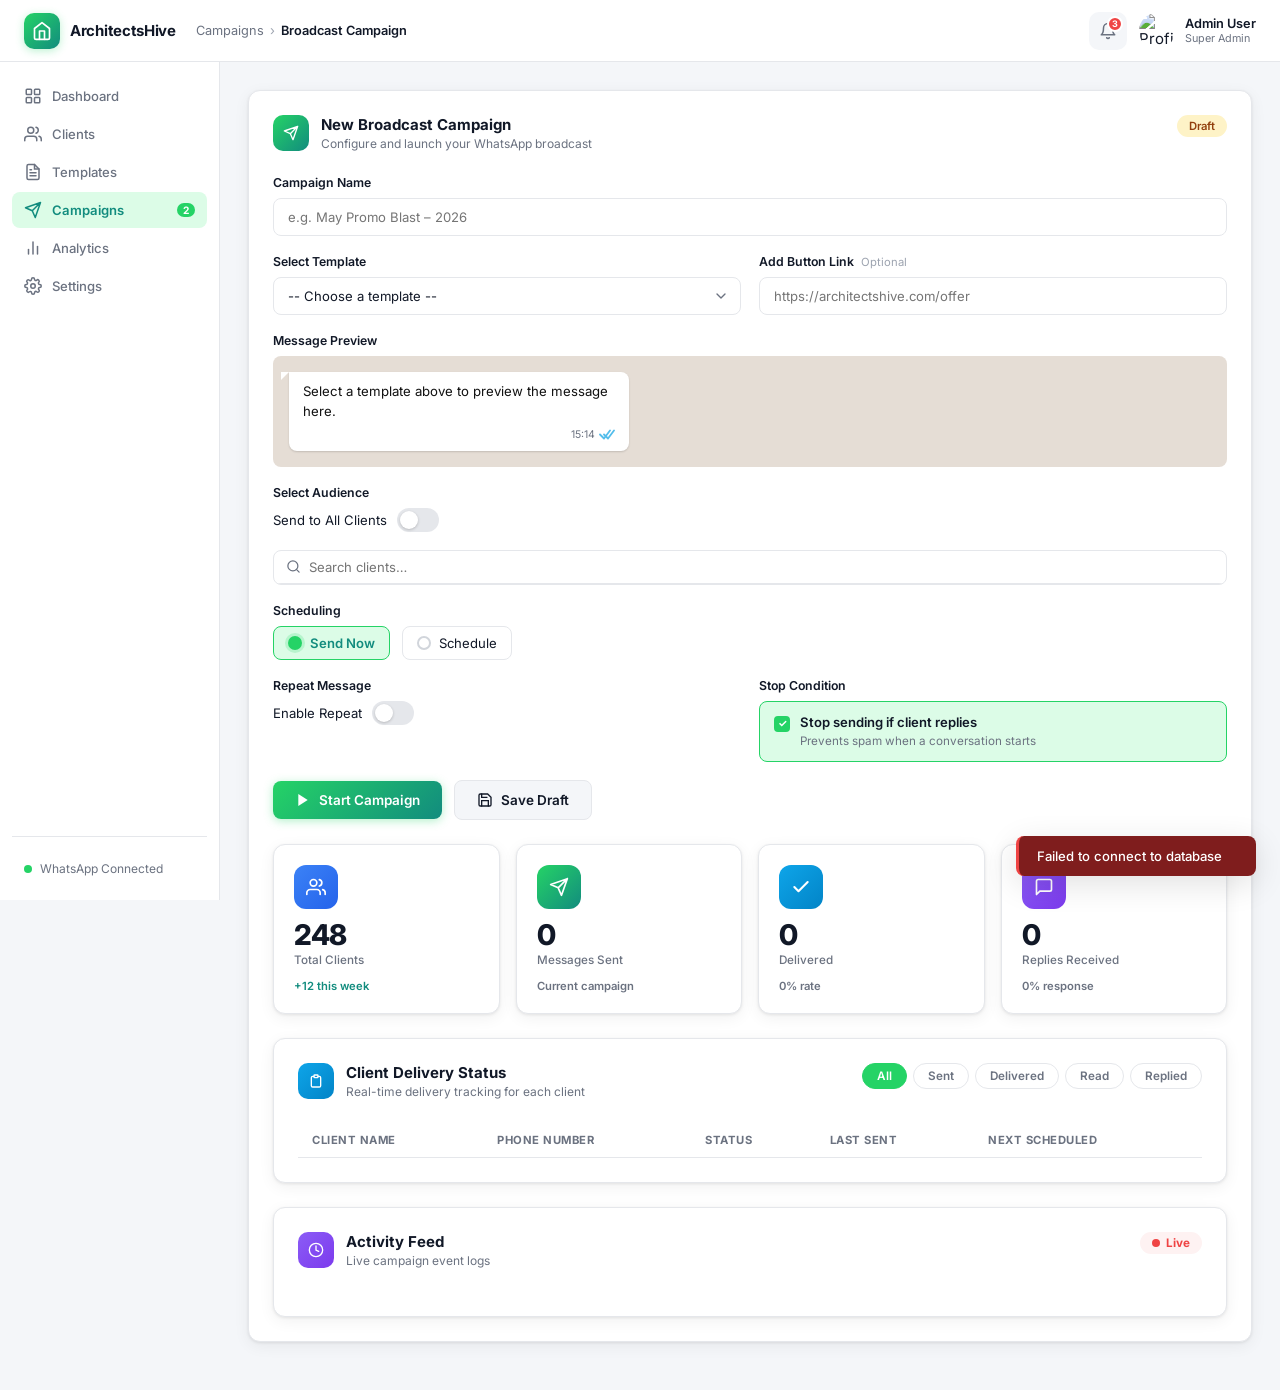
==== referral_video/index.html @ e49143c9 "first push for ui of whatsapp messages templates" ====
<!DOCTYPE html>
<html lang="en">
<head>
  <meta charset="UTF-8" />
  <meta name="viewport" content="width=device-width, initial-scale=1.0"/>
  <title>Broadcast Campaign – ArchitectsHive</title>
  <meta name="description" content="WhatsApp Broadcast Campaign System – send approved template messages to multiple clients with scheduling and tracking."/>
  
  <!-- Fonts -->
  <link rel="preconnect" href="https://fonts.googleapis.com"/>
  <link href="https://fonts.googleapis.com/css2?family=Inter:wght@300;400;500;600;700;800&display=swap" rel="stylesheet"/>
  
  <!-- Core CSS -->
  <link rel="stylesheet" href="css/main.css"/>
  
  <!-- Section CSS -->
  <link rel="stylesheet" href="css/dashboard.css"/>
  <link rel="stylesheet" href="css/clients.css"/>
  <link rel="stylesheet" href="css/templates.css"/>
  <link rel="stylesheet" href="css/campaigns.css"/>
  <link rel="stylesheet" href="css/analytics.css"/>
  <link rel="stylesheet" href="css/settings.css"/>
</head>
<body>

<!-- ═══════════════════ NAVBAR ═══════════════════ -->
<nav class="navbar" id="navbar">
  <div class="nav-left">
    <div class="logo">
      <div class="logo-icon">
        <svg viewBox="0 0 24 24" fill="none" width="20" height="20">
          <path d="M3 9l9-7 9 7v11a2 2 0 01-2 2H5a2 2 0 01-2-2z" stroke="#fff" stroke-width="2" stroke-linecap="round" stroke-linejoin="round"/>
          <polyline points="9,22 9,12 15,12 15,22" stroke="#fff" stroke-width="2" stroke-linecap="round" stroke-linejoin="round"/>
        </svg>
      </div>
      <span class="logo-text">ArchitectsHive</span>
    </div>
    <div class="page-title">
      <span class="breadcrumb">Campaigns</span>
      <span class="breadcrumb-sep">›</span>
      <span class="page-name" id="current-page-name">Broadcast Campaign</span>
    </div>
  </div>
  <div class="nav-right">
    <button class="nav-btn" id="notif-btn" title="Notifications">
      <svg viewBox="0 0 24 24" fill="none" width="18" height="18">
        <path d="M18 8A6 6 0 006 8c0 7-3 9-3 9h18s-3-2-3-9M13.73 21a2 2 0 01-3.46 0" stroke="currentColor" stroke-width="2" stroke-linecap="round" stroke-linejoin="round"/>
      </svg>
      <span class="notif-badge">3</span>
    </button>
    <div class="nav-avatar" id="nav-avatar">
      <img src="https://ui-avatars.com/api/?name=Admin+User&background=25D366&color=fff&size=36" alt="Profile" width="36" height="36"/>
      <div class="avatar-info">
        <span class="avatar-name">Admin User</span>
        <span class="avatar-role">Super Admin</span>
      </div>
    </div>
  </div>
</nav>

<!-- ═══════════════════ LAYOUT WRAPPER ═══════════════════ -->
<div class="layout">

  <!-- ── SIDEBAR ── -->
  <aside class="sidebar" id="sidebar">
    <nav class="sidebar-nav">
      <a href="#" class="nav-item" id="nav-dashboard" onclick="navigateTo('dashboard', event)">
        <svg viewBox="0 0 24 24" fill="none" width="18" height="18"><rect x="3" y="3" width="7" height="7" rx="1" stroke="currentColor" stroke-width="2"/><rect x="14" y="3" width="7" height="7" rx="1" stroke="currentColor" stroke-width="2"/><rect x="3" y="14" width="7" height="7" rx="1" stroke="currentColor" stroke-width="2"/><rect x="14" y="14" width="7" height="7" rx="1" stroke="currentColor" stroke-width="2"/></svg>
        <span>Dashboard</span>
      </a>
      <a href="#" class="nav-item" id="nav-clients" onclick="navigateTo('clients', event)">
        <svg viewBox="0 0 24 24" fill="none" width="18" height="18"><path d="M17 21v-2a4 4 0 00-4-4H5a4 4 0 00-4 4v2" stroke="currentColor" stroke-width="2" stroke-linecap="round"/><circle cx="9" cy="7" r="4" stroke="currentColor" stroke-width="2"/><path d="M23 21v-2a4 4 0 00-3-3.87M16 3.13a4 4 0 010 7.75" stroke="currentColor" stroke-width="2" stroke-linecap="round"/></svg>
        <span>Clients</span>
      </a>
      <a href="#" class="nav-item" id="nav-templates" onclick="navigateTo('templates', event)">
        <svg viewBox="0 0 24 24" fill="none" width="18" height="18"><path d="M14 2H6a2 2 0 00-2 2v16a2 2 0 002 2h12a2 2 0 002-2V8z" stroke="currentColor" stroke-width="2" stroke-linecap="round"/><polyline points="14,2 14,8 20,8" stroke="currentColor" stroke-width="2" stroke-linecap="round"/><line x1="16" y1="13" x2="8" y2="13" stroke="currentColor" stroke-width="2" stroke-linecap="round"/><line x1="16" y1="17" x2="8" y2="17" stroke="currentColor" stroke-width="2" stroke-linecap="round"/><polyline points="10,9 9,9 8,9" stroke="currentColor" stroke-width="2" stroke-linecap="round"/></svg>
        <span>Templates</span>
      </a>
      <a href="#" class="nav-item" id="nav-campaigns" onclick="navigateTo('campaigns', event)">
        <svg viewBox="0 0 24 24" fill="none" width="18" height="18"><path d="M22 2L11 13M22 2l-7 20-4-9-9-4 20-7z" stroke="currentColor" stroke-width="2" stroke-linecap="round" stroke-linejoin="round"/></svg>
        <span>Campaigns</span>
        <span class="nav-badge">2</span>
      </a>
      <a href="#" class="nav-item" id="nav-analytics" onclick="navigateTo('analytics', event)">
        <svg viewBox="0 0 24 24" fill="none" width="18" height="18"><line x1="18" y1="20" x2="18" y2="10" stroke="currentColor" stroke-width="2" stroke-linecap="round"/><line x1="12" y1="20" x2="12" y2="4" stroke="currentColor" stroke-width="2" stroke-linecap="round"/><line x1="6" y1="20" x2="6" y2="14" stroke="currentColor" stroke-width="2" stroke-linecap="round"/></svg>
        <span>Analytics</span>
      </a>
      <a href="#" class="nav-item" id="nav-settings" onclick="navigateTo('settings', event)">
        <svg viewBox="0 0 24 24" fill="none" width="18" height="18"><circle cx="12" cy="12" r="3" stroke="currentColor" stroke-width="2"/><path d="M19.4 15a1.65 1.65 0 00.33 1.82l.06.06a2 2 0 010 2.83 2 2 0 01-2.83 0l-.06-.06a1.65 1.65 0 00-1.82-.33 1.65 1.65 0 00-1 1.51V21a2 2 0 01-4 0v-.09A1.65 1.65 0 009 19.4a1.65 1.65 0 00-1.82.33l-.06.06a2 2 0 01-2.83-2.83l.06-.06A1.65 1.65 0 004.68 15a1.65 1.65 0 00-1.51-1H3a2 2 0 010-4h.09A1.65 1.65 0 004.6 9a1.65 1.65 0 00-.33-1.82l-.06-.06a2 2 0 012.83-2.83l.06.06A1.65 1.65 0 009 4.68a1.65 1.65 0 001-1.51V3a2 2 0 014 0v.09a1.65 1.65 0 001 1.51 1.65 1.65 0 001.82-.33l.06-.06a2 2 0 012.83 2.83l-.06.06A1.65 1.65 0 0019.4 9a1.65 1.65 0 001.51 1H21a2 2 0 010 4h-.09a1.65 1.65 0 00-1.51 1z" stroke="currentColor" stroke-width="2"/></svg>
        <span>Settings</span>
      </a>
    </nav>
    <div class="sidebar-footer">
      <div class="wa-status">
        <span class="status-dot pulse"></span>
        <span>WhatsApp Connected</span>
      </div>
    </div>
  </aside>

  <!-- ── MAIN CONTENT ── -->
  <main class="main-content" id="main-content">
    <!-- Sections will be loaded here -->
    <div id="section-container"></div>
  </main>
</div>

<!-- ── TOAST ── -->
<div class="toast-container" id="toast-container"></div>

<!-- Core Scripts -->
<script src="js/app.js"></script>

<!-- Section Scripts -->
<script src="js/dashboard.js"></script>
<script src="js/clients.js"></script>
<script src="js/templates.js"></script>
<script src="js/campaigns.js"></script>
<script src="js/analytics.js"></script>
<script src="js/settings.js"></script>

</body>
</html>
---- referral_video/css/main.css ----
/* ─── RESET & BASE ─── */
*, *::before, *::after { box-sizing: border-box; margin: 0; padding: 0; }
:root {
  --green: #25D366; --green-dark: #128C7E; --green-light: #dcfce7;
  --blue: #3b82f6; --blue-light: #eff6ff;
  --purple: #8b5cf6; --purple-light: #f5f3ff;
  --teal: #0ea5e9; --teal-light: #e0f2fe;
  --red: #ef4444; --red-light: #fef2f2;
  --bg: #f4f6f9; --surface: #ffffff;
  --border: #e5e7eb; --border-hover: #d1d5db;
  --text: #111827; --text-muted: #6b7280; --text-light: #9ca3af;
  --sidebar-w: 220px; --navbar-h: 62px;
  --radius: 12px; --radius-sm: 8px;
  --shadow: 0 1px 3px rgba(0,0,0,.08), 0 4px 16px rgba(0,0,0,.06);
  --shadow-lg: 0 8px 32px rgba(0,0,0,.12);
  --transition: .2s ease;
  --font: 'Inter', sans-serif;
}
html { font-size: 15px; }
body { font-family: var(--font); background: var(--bg); color: var(--text); min-height: 100vh; }
a { text-decoration: none; color: inherit; }
button { cursor: pointer; border: none; background: none; font-family: inherit; }
input, select, textarea { font-family: inherit; }

/* ─── NAVBAR ─── */
.navbar {
  position: fixed; top: 0; left: 0; right: 0; z-index: 100;
  height: var(--navbar-h); background: var(--surface);
  border-bottom: 1px solid var(--border);
  display: flex; align-items: center; justify-content: space-between;
  padding: 0 24px; gap: 16px;
}
.nav-left { display: flex; align-items: center; gap: 20px; }
.logo { display: flex; align-items: center; gap: 10px; }
.logo-icon {
  width: 36px; height: 36px; border-radius: 10px;
  background: linear-gradient(135deg, var(--green), var(--green-dark));
  display: flex; align-items: center; justify-content: center;
  box-shadow: 0 2px 8px rgba(37,211,102,.3);
}
.logo-text { font-size: 1rem; font-weight: 700; letter-spacing: -.3px; }
.page-title { display: flex; align-items: center; gap: 6px; color: var(--text-muted); font-size: .85rem; }
.breadcrumb-sep { color: var(--text-light); }
.page-name { font-weight: 600; color: var(--text); }
.nav-right { display: flex; align-items: center; gap: 12px; }
.nav-btn {
  position: relative; width: 38px; height: 38px; border-radius: 10px;
  background: var(--bg); color: var(--text-muted);
  display: flex; align-items: center; justify-content: center;
  transition: var(--transition);
}
.nav-btn:hover { background: var(--border); color: var(--text); }
.notif-badge {
  position: absolute; top: 4px; right: 4px;
  width: 16px; height: 16px; border-radius: 50%;
  background: var(--red); color: #fff; font-size: .6rem; font-weight: 700;
  display: flex; align-items: center; justify-content: center;
  border: 2px solid var(--surface);
}
.nav-avatar { display: flex; align-items: center; gap: 10px; }
.nav-avatar img { border-radius: 50%; }
.avatar-name { display: block; font-size: .85rem; font-weight: 600; line-height: 1.2; }
.avatar-role { display: block; font-size: .72rem; color: var(--text-muted); }

/* ─── LAYOUT ─── */
.layout { display: flex; padding-top: var(--navbar-h); min-height: 100vh; }

/* ─── SIDEBAR ─── */
.sidebar {
  width: var(--sidebar-w); position: fixed; top: var(--navbar-h); bottom: 0; left: 0;
  background: var(--surface); border-right: 1px solid var(--border);
  display: flex; flex-direction: column; overflow-y: auto; z-index: 50;
  padding: 16px 12px;
}
.sidebar-nav { display: flex; flex-direction: column; gap: 2px; flex: 1; }
.nav-item {
  display: flex; align-items: center; gap: 10px; padding: 9px 12px;
  border-radius: var(--radius-sm); color: var(--text-muted); font-size: .875rem;
  font-weight: 500; transition: var(--transition); position: relative;
}
.nav-item:hover { background: var(--bg); color: var(--text); }
.nav-item.active { background: var(--green-light); color: var(--green-dark); font-weight: 600; }
.nav-item.active svg { stroke: var(--green-dark); }
.nav-badge {
  margin-left: auto; background: var(--green); color: #fff;
  font-size: .68rem; font-weight: 700; padding: 1px 6px; border-radius: 20px;
}
.sidebar-footer { padding-top: 16px; border-top: 1px solid var(--border); margin-top: auto; }
.wa-status { display: flex; align-items: center; gap: 8px; font-size: .8rem; color: var(--text-muted); padding: 8px 12px; }
.status-dot { width: 8px; height: 8px; border-radius: 50%; background: var(--green); display: block; }
.status-dot.pulse { animation: pulse 2s infinite; }
@keyframes pulse { 0%,100%{box-shadow:0 0 0 0 rgba(37,211,102,.4)} 50%{box-shadow:0 0 0 6px rgba(37,211,102,0)} }

/* ─── MAIN ─── */
.main-content {
  margin-left: var(--sidebar-w); flex: 1; padding: 28px 28px 48px;
  display: flex; flex-direction: column; gap: 24px; min-width: 0;
}

/* ─── SHARED COMPONENTS ─── */
.page-section { display: flex; flex-direction: column; gap: 24px; }
.page-header {
  display: flex; align-items: center; justify-content: space-between;
  flex-wrap: wrap; gap: 12px;
}
.page-heading { font-size: 1.5rem; font-weight: 800; letter-spacing: -.5px; }
.page-desc { font-size: .875rem; color: var(--text-muted); margin-top: 3px; }

.card {
  background: var(--surface); border-radius: var(--radius);
  box-shadow: var(--shadow); border: 1px solid var(--border);
  padding: 24px; overflow: hidden;
}
.card-header {
  display: flex; align-items: flex-start; justify-content: space-between;
  gap: 12px; margin-bottom: 24px; flex-wrap: wrap;
}
.card-title-group { display: flex; align-items: flex-start; gap: 12px; }
.card-icon {
  width: 36px; height: 36px; border-radius: 10px;
  display: flex; align-items: center; justify-content: center; flex-shrink: 0;
}
.card-icon.green { background: linear-gradient(135deg,var(--green),var(--green-dark)); }
.card-icon.teal  { background: linear-gradient(135deg,#0ea5e9,#0284c7); }
.card-icon.blue  { background: linear-gradient(135deg,#3b82f6,#2563eb); }
.card-icon.purple{ background: linear-gradient(135deg,#8b5cf6,#7c3aed); }
.card-title { font-size: 1rem; font-weight: 700; margin-bottom: 2px; }
.card-subtitle { font-size: .8rem; color: var(--text-muted); }

.status-chip { padding: 4px 12px; border-radius: 20px; font-size: .75rem; font-weight: 600; }
.status-chip.draft { background: #fef3c7; color: #92400e; }
.status-chip.running { background: var(--green-light); color: var(--green-dark); }

.btn {
  display: flex; align-items: center; gap: 8px;
  padding: 11px 22px; border-radius: var(--radius-sm);
  font-size: .9rem; font-weight: 600; transition: var(--transition);
}
.btn-primary {
  background: linear-gradient(135deg,var(--green),var(--green-dark));
  color: #fff; box-shadow: 0 2px 10px rgba(37,211,102,.35);
}
.btn-primary:hover { transform: translateY(-1px); box-shadow: 0 4px 16px rgba(37,211,102,.45); }
.btn-secondary {
  background: var(--bg); color: var(--text); border: 1.5px solid var(--border);
}
.btn-secondary:hover { background: var(--border); }

/* STATS GRID */
.stats-grid { display: grid; grid-template-columns: repeat(4,1fr); gap: 16px; }
.stat-card {
  background: var(--surface); border-radius: var(--radius);
  border: 1px solid var(--border); box-shadow: var(--shadow);
  padding: 20px; display: flex; flex-direction: column; gap: 12px;
  transition: var(--transition);
}
.stat-card:hover { transform: translateY(-2px); box-shadow: var(--shadow-lg); }
.stat-icon {
  width: 44px; height: 44px; border-radius: 12px;
  display: flex; align-items: center; justify-content: center;
}
.stat-icon.blue   { background: linear-gradient(135deg,#3b82f6,#2563eb); }
.stat-icon.green  { background: linear-gradient(135deg,var(--green),var(--green-dark)); }
.stat-icon.teal   { background: linear-gradient(135deg,#0ea5e9,#0284c7); }
.stat-icon.purple { background: linear-gradient(135deg,#8b5cf6,#7c3aed); }
.stat-value { font-size: 1.9rem; font-weight: 800; letter-spacing: -1px; display: block; line-height: 1; }
.stat-label { font-size: .78rem; color: var(--text-muted); font-weight: 500; display: block; margin-top: 4px; }
.stat-delta { font-size: .75rem; font-weight: 600; }
.stat-delta.positive { color: var(--green-dark); }
.stat-delta.neutral  { color: var(--text-muted); }

/* TOAST */
.toast-container { position: fixed; bottom: 24px; right: 24px; z-index: 9999; display: flex; flex-direction: column; gap: 10px; }
.toast {
  display: flex; align-items: center; gap: 10px;
  background: var(--text); color: #fff; padding: 12px 18px;
  border-radius: var(--radius-sm); box-shadow: var(--shadow-lg);
  font-size: .875rem; font-weight: 500;
  animation: toastIn .3s ease; min-width: 240px;
}
.toast.success { background: #065f46; border-left: 3px solid var(--green); }
.toast.info    { background: #1e3a5f; border-left: 3px solid var(--blue); }
.toast.error   { background: #7f1d1d; border-left: 3px solid var(--red); }
@keyframes toastIn { from{opacity:0;transform:translateX(20px)} to{opacity:1;transform:none} }

.hidden { display: none !important; }

/* ─── RESPONSIVE ─── */
@media (max-width: 1100px) {
  .stats-grid { grid-template-columns: repeat(2,1fr); }
}
@media (max-width: 768px) {
  :root { --sidebar-w: 0px; }
  .sidebar { transform: translateX(-100%); width: 220px; }
  .main-content { margin-left: 0; padding: 20px 16px 48px; }
  .stats-grid { grid-template-columns: 1fr 1fr; }
  .card-header { flex-direction: column; }
  .avatar-info { display: none; }
  .page-title { display: none; }
}
---- referral_video/css/dashboard.css ----
/* DASH GRID */
.dash-grid { display:grid; grid-template-columns:1fr 1fr; gap:20px; }
.dash-campaign-list { display:flex; flex-direction:column; gap:2px; }
.dash-camp-item {
  display:flex; align-items:center; justify-content:space-between;
  padding:10px 4px; border-bottom:1px solid var(--border);
  transition:var(--transition);
}
.dash-camp-item:last-child { border-bottom:none; }
.dash-camp-item:hover { background:var(--bg); border-radius:var(--radius-sm); padding-left:8px; }
.dash-camp-info { display:flex; flex-direction:column; gap:2px; }
.dash-camp-name { font-size:.875rem; font-weight:600; }
.dash-camp-meta { font-size:.75rem; color:var(--text-muted); }

/* QUICK ACTIONS */
.quick-actions { display:grid; grid-template-columns:1fr 1fr; gap:10px; }
.quick-action-btn {
  display:flex; flex-direction:column; align-items:center; gap:8px;
  padding:16px 12px; border-radius:var(--radius-sm);
  border:1.5px solid var(--border); background:var(--surface);
  color:var(--text-muted); font-size:.8rem; font-weight:600;
  transition:var(--transition); cursor:pointer;
}
.quick-action-btn:hover {
  border-color:var(--green); color:var(--green-dark); background:var(--green-light);
  transform:translateY(-2px); box-shadow:var(--shadow);
}
.quick-action-btn svg { transition:var(--transition); }
.quick-action-btn:hover svg { stroke:var(--green-dark); }
---- referral_video/css/clients.css ----
/* CLIENTS TABLE PAGE */
#clients-tbody .action-btn {
  padding: 4px 12px; font-size: .75rem; font-weight: 600; border-radius: 6px;
  border: 1.5px solid var(--border); cursor: pointer; transition: var(--transition);
  background: var(--surface);
}
#clients-tbody .action-btn:hover { border-color: var(--red); color: var(--red); }

/* ─── ADD CLIENT MODAL ─── */
.modal-overlay {
  position: fixed; inset: 0; z-index: 999;
  background: rgba(0,0,0,.45); backdrop-filter: blur(4px);
  display: none; align-items: center; justify-content: center;
  padding: 20px;
  animation: fadeInOverlay .2s ease;
}
.modal-overlay.open { display: flex; }
@keyframes fadeInOverlay { from{opacity:0} to{opacity:1} }

.modal-box {
  background: var(--surface); border-radius: 16px;
  box-shadow: 0 20px 60px rgba(0,0,0,.2);
  width: 100%; max-width: 520px;
  display: flex; flex-direction: column;
  animation: slideUpModal .25s cubic-bezier(.34,1.56,.64,1);
  max-height: 90vh; overflow: hidden;
}
@keyframes slideUpModal {
  from { opacity:0; transform:translateY(30px) scale(.97); }
  to   { opacity:1; transform:none; }
}

.modal-header {
  display: flex; align-items: center; justify-content: space-between;
  padding: 22px 24px 16px;
  border-bottom: 1px solid var(--border);
}
.modal-title-group { display: flex; align-items: center; gap: 12px; }
.modal-icon {
  width: 40px; height: 40px; border-radius: 12px; flex-shrink: 0;
  background: linear-gradient(135deg, var(--green), var(--green-dark));
  display: flex; align-items: center; justify-content: center;
  box-shadow: 0 2px 8px rgba(37,211,102,.3);
}
.modal-title { font-size: 1.05rem; font-weight: 700; }
.modal-subtitle { font-size: .8rem; color: var(--text-muted); margin-top: 1px; }
.modal-close {
  width: 34px; height: 34px; border-radius: 8px;
  background: var(--bg); color: var(--text-muted);
  display: flex; align-items: center; justify-content: center;
  transition: var(--transition); flex-shrink: 0;
}
.modal-close:hover { background: var(--red-light); color: var(--red); }

.modal-body { padding: 20px 24px; overflow-y: auto; }

.modal-form-grid {
  display: grid; grid-template-columns: 1fr 1fr; gap: 14px;
}
.modal-form-group { display: flex; flex-direction: column; gap: 6px; }
.modal-form-group.full-width { grid-column: 1 / -1; }
.required-star { color: var(--red); margin-left: 2px; }

/* Phone input */
.phone-input-wrap {
  display: flex; border: 1.5px solid var(--border); border-radius: var(--radius-sm);
  overflow: hidden; transition: var(--transition);
}
.phone-input-wrap:focus-within { border-color: var(--green); box-shadow: 0 0 0 3px rgba(37,211,102,.1); }
.phone-prefix {
  padding: 10px 12px; background: var(--bg); font-size: .875rem;
  font-weight: 600; color: var(--text-muted); border-right: 1.5px solid var(--border);
  white-space: nowrap;
}
.phone-input { border: none !important; box-shadow: none !important; border-radius: 0 !important; }
.phone-input:focus { border-color: transparent !important; box-shadow: none !important; }

/* Tag selector */
.tag-selector { display: flex; flex-wrap: wrap; gap: 8px; }
.tag-option {
  padding: 5px 14px; border-radius: 20px; font-size: .78rem; font-weight: 600;
  border: 1.5px solid var(--border); color: var(--text-muted);
  background: var(--bg); cursor: pointer; transition: var(--transition);
}
.tag-option:hover { border-color: var(--green); color: var(--green-dark); }
.tag-option.active {
  background: var(--green-light); border-color: var(--green);
  color: var(--green-dark);
}

.modal-footer {
  display: flex; align-items: center; justify-content: flex-end; gap: 10px;
  padding: 16px 24px; border-top: 1px solid var(--border);
  background: var(--bg);
}

/* Success state for Save button */
.btn-saving { opacity: .7; pointer-events: none; }
---- referral_video/css/templates.css ----
/* TEMPLATES GRID */
.templates-grid { display:grid; grid-template-columns:repeat(auto-fill,minmax(300px,1fr)); gap:18px; }
.template-card {
  background:var(--surface); border:1.5px solid var(--border);
  border-radius:var(--radius); padding:20px; box-shadow:var(--shadow);
  display:flex; flex-direction:column; gap:12px; transition:var(--transition);
}
.template-card:hover { border-color:var(--green); box-shadow:var(--shadow-lg); transform:translateY(-2px); }
.template-card-header { display:flex; align-items:center; justify-content:space-between; }
.template-name { font-size:.95rem; font-weight:700; }
.template-category {
  font-size:.7rem; font-weight:600; padding:2px 10px; border-radius:20px;
  background:var(--green-light); color:var(--green-dark);
}
.template-body {
  font-size:.82rem; color:var(--text-muted); line-height:1.6;
  background:var(--bg); padding:10px 12px; border-radius:var(--radius-sm);
  border-left:3px solid var(--green);
}
.template-actions { display:flex; gap:8px; margin-top:auto; }
.template-btn {
  flex:1; padding:7px; border-radius:var(--radius-sm); font-size:.8rem;
  font-weight:600; border:1.5px solid var(--border); transition:var(--transition); cursor:pointer;
}
.template-btn.use { background:var(--green); color:#fff; border-color:var(--green); }
.template-btn.use:hover { background:var(--green-dark); }
.template-btn.edit:hover { border-color:var(--blue); color:var(--blue); background:var(--blue-light); }
---- referral_video/css/campaigns.css ----
/* ─── CAMPAIGN SETUP ─── */
.form-grid { display: grid; grid-template-columns: 1fr 1fr; gap: 18px; }
.form-group { display: flex; flex-direction: column; gap: 8px; }
.form-group.full-width { grid-column: 1 / -1; }
.form-label { font-size: .82rem; font-weight: 600; color: var(--text); }
.optional-tag { font-weight: 400; color: var(--text-light); font-size: .75rem; margin-left: 4px; }
.form-input {
  padding: 10px 14px; border: 1.5px solid var(--border);
  border-radius: var(--radius-sm); font-size: .875rem; color: var(--text);
  background: var(--surface); transition: var(--transition); outline: none; width: 100%;
}
.form-input:focus { border-color: var(--green); box-shadow: 0 0 0 3px rgba(37,211,102,.1); }
.select-wrapper { position: relative; }
.form-select { appearance: none; padding-right: 36px; }
.select-arrow { position: absolute; right: 12px; top: 50%; transform: translateY(-50%); pointer-events: none; color: var(--text-muted); }

/* WA PREVIEW */
.wa-preview {
  background: #e5ddd5 url("data:image/svg+xml,%3Csvg xmlns='http://www.w3.org/2000/svg' width='200' height='200'%3E%3C/svg%3E");
  border-radius: var(--radius-sm); padding: 16px; min-height: 80px;
  display: flex; align-items: flex-start;
}
.wa-bubble {
  background: #fff; border-radius: 0 8px 8px 8px;
  padding: 10px 14px; max-width: 340px; box-shadow: 0 1px 2px rgba(0,0,0,.15);
  position: relative;
}
.wa-bubble::before {
  content: ''; position: absolute; top: 0; left: -8px;
  border: 8px solid transparent; border-top: 8px solid #fff; border-left: 0;
}
.wa-bubble p { font-size: .88rem; color: #111; line-height: 1.5; }
.wa-meta { display: flex; align-items: center; gap: 4px; justify-content: flex-end; margin-top: 6px; font-size: .7rem; color: var(--text-muted); }

/* AUDIENCE */
.audience-row { display: flex; align-items: center; gap: 16px; margin-bottom: 10px; }
.client-multiselect {
  border: 1.5px solid var(--border); border-radius: var(--radius-sm);
  overflow: hidden; transition: var(--transition);
}
.client-multiselect:focus-within { border-color: var(--green); }
.client-search-wrap {
  display: flex; align-items: center; gap: 8px;
  padding: 8px 12px; border-bottom: 1px solid var(--border);
  color: var(--text-muted);
}
.client-search { border: none; outline: none; flex: 1; font-size: .875rem; color: var(--text); }
.client-list { max-height: 160px; overflow-y: auto; }
.client-item {
  display: flex; align-items: center; gap: 10px;
  padding: 8px 14px; cursor: pointer; transition: var(--transition); font-size: .875rem;
}
.client-item:hover { background: var(--bg); }
.client-item input[type=checkbox] { accent-color: var(--green); width: 14px; height: 14px; cursor: pointer; }
.client-avatar {
  width: 28px; height: 28px; border-radius: 50%;
  background: var(--green-light); color: var(--green-dark);
  display: flex; align-items: center; justify-content: center; font-size: .7rem; font-weight: 700;
}
.client-phone { font-size: .75rem; color: var(--text-muted); }
.client-tags { display: flex; flex-wrap: wrap; gap: 6px; padding: 8px 12px; min-height: 0; }
.client-tags:empty { padding: 0; }
.tag {
  display: flex; align-items: center; gap: 5px;
  background: var(--green-light); color: var(--green-dark);
  padding: 2px 10px 2px 8px; border-radius: 20px; font-size: .75rem; font-weight: 600;
}
.tag button { color: var(--green-dark); font-size: 1rem; line-height: 1; }

/* TOGGLE / RADIO / CHECKBOX */
.toggle-group { display: flex; align-items: center; gap: 10px; }
.toggle-label { font-size: .875rem; color: var(--text); }
.toggle-switch { position: relative; }
.toggle-switch input { opacity: 0; width: 0; height: 0; position: absolute; }
.toggle-slider {
  display: block; width: 42px; height: 24px; background: var(--border);
  border-radius: 20px; cursor: pointer; transition: var(--transition); position: relative;
}
.toggle-slider::after {
  content: ''; position: absolute; top: 3px; left: 3px;
  width: 18px; height: 18px; border-radius: 50%; background: #fff;
  transition: var(--transition); box-shadow: 0 1px 3px rgba(0,0,0,.2);
}
.toggle-switch input:checked + .toggle-slider { background: var(--green); }
.toggle-switch input:checked + .toggle-slider::after { transform: translateX(18px); }

.radio-group { display: flex; gap: 12px; flex-wrap: wrap; }
.radio-option {
  display: flex; align-items: center; gap: 8px;
  padding: 8px 14px; border: 1.5px solid var(--border);
  border-radius: var(--radius-sm); cursor: pointer; font-size: .875rem;
  transition: var(--transition); user-select: none;
}
.radio-option:has(input:checked) { border-color: var(--green); background: var(--green-light); color: var(--green-dark); font-weight: 600; }
.radio-option input { display: none; }
.radio-custom {
  width: 14px; height: 14px; border-radius: 50%;
  border: 2px solid var(--border-hover); display: block; flex-shrink: 0;
  transition: var(--transition);
}
.radio-option:has(input:checked) .radio-custom { border-color: var(--green); background: var(--green); box-shadow: 0 0 0 3px rgba(37,211,102,.2); }
.radio-option.small { padding: 6px 12px; font-size: .82rem; }
.datetime-row { display: flex; gap: 10px; margin-top: 10px; }
.datetime-row .form-input { flex: 1; }
.repeat-options { display: flex; flex-direction: column; gap: 8px; margin-top: 10px; }
.custom-interval { display: flex; gap: 8px; padding-left: 22px; margin-top: 4px; }
.small-input { max-width: 120px; padding: 8px 10px; }

.checkbox-option {
  display: flex; align-items: flex-start; gap: 10px;
  padding: 12px 14px; border: 1.5px solid var(--border);
  border-radius: var(--radius-sm); cursor: pointer;
  transition: var(--transition); user-select: none;
}
.checkbox-option:has(input:checked) { border-color: var(--green); background: var(--green-light); }
.checkbox-option input { display: none; }
.checkbox-custom {
  width: 16px; height: 16px; border-radius: 4px; border: 2px solid var(--border-hover);
  flex-shrink: 0; margin-top: 2px; display: flex; align-items: center; justify-content: center;
  transition: var(--transition);
}
.checkbox-option:has(input:checked) .checkbox-custom { background: var(--green); border-color: var(--green); }
.checkbox-option:has(input:checked) .checkbox-custom::after { content: '✓'; color: #fff; font-size: .7rem; font-weight: 700; }
.checkbox-label { font-size: .875rem; font-weight: 600; display: block; }
.checkbox-hint { font-size: .78rem; color: var(--text-muted); }
.cta-row { flex-direction: row; align-items: center; gap: 12px; }

/* DELIVERY TABLE */
.table-filters { display: flex; gap: 6px; flex-wrap: wrap; }
.filter-btn {
  padding: 5px 14px; border-radius: 20px; font-size: .78rem; font-weight: 600;
  border: 1.5px solid var(--border); color: var(--text-muted); transition: var(--transition);
}
.filter-btn.active, .filter-btn:hover { background: var(--green); border-color: var(--green); color: #fff; }
.table-wrap { overflow-x: auto; margin: 0 -24px; padding: 0 24px; }
.data-table { width: 100%; border-collapse: collapse; font-size: .875rem; }
.data-table thead th {
  text-align: left; padding: 10px 14px; font-size: .75rem; font-weight: 700;
  text-transform: uppercase; letter-spacing: .5px;
  color: var(--text-muted); border-bottom: 1px solid var(--border);
  white-space: nowrap;
}
.data-table tbody tr { transition: var(--transition); }
.data-table tbody tr:hover { background: var(--bg); }
.data-table tbody td { padding: 12px 14px; border-bottom: 1px solid var(--border); vertical-align: middle; }
.data-table tbody tr:last-child td { border-bottom: none; }
.client-cell { display: flex; align-items: center; gap: 10px; }
.client-initials {
  width: 32px; height: 32px; border-radius: 50%; background: var(--green-light);
  color: var(--green-dark); font-size: .72rem; font-weight: 700;
  display: flex; align-items: center; justify-content: center; flex-shrink: 0;
}
.client-name { font-weight: 600; }
.status-badge {
  display: inline-flex; align-items: center; gap: 5px;
  padding: 3px 10px; border-radius: 20px; font-size: .75rem; font-weight: 600;
}
.badge-sent      { background: #fef3c7; color: #92400e; }
.badge-delivered { background: var(--teal-light); color: #0369a1; }
.badge-read      { background: var(--blue-light); color: #1d4ed8; }
.badge-replied   { background: var(--green-light); color: var(--green-dark); }
.time-cell { color: var(--text-muted); font-size: .8rem; }

/* ACTIVITY FEED */
.live-badge {
  display: flex; align-items: center; gap: 6px;
  padding: 4px 12px; background: var(--red-light); border-radius: 20px;
  font-size: .78rem; font-weight: 700; color: var(--red);
}
.live-dot { width: 8px; height: 8px; background: var(--red); border-radius: 50%; animation: pulse-red 1.2s infinite; }
@keyframes pulse-red { 0%,100%{opacity:1} 50%{opacity:.3} }
.activity-list { display: flex; flex-direction: column; gap: 2px; }
.activity-item {
  display: flex; align-items: flex-start; gap: 12px;
  padding: 10px 12px; border-radius: var(--radius-sm);
  animation: slideIn .3s ease; transition: var(--transition);
}
.activity-item:hover { background: var(--bg); }
@keyframes slideIn { from{opacity:0;transform:translateY(-8px)} to{opacity:1;transform:none} }
.activity-icon { font-size: 1.1rem; flex-shrink: 0; margin-top: 1px; }
.activity-text { flex: 1; font-size: .875rem; line-height: 1.4; }
.activity-text strong { font-weight: 600; }
.activity-time { font-size: .72rem; color: var(--text-muted); white-space: nowrap; margin-top: 2px; }
---- referral_video/css/analytics.css ----
/* ANALYTICS BARS */
.analytics-bars { display:flex; flex-direction:column; gap:16px; padding:8px 0; }
.analytics-row { display:flex; flex-direction:column; gap:6px; }
.analytics-row-header { display:flex; justify-content:space-between; align-items:center; }
.analytics-row-name { font-size:.875rem; font-weight:600; }
.analytics-row-val { font-size:.8rem; color:var(--text-muted); }
.analytics-bar-track {
  height:10px; background:var(--bg); border-radius:20px; overflow:hidden;
  display:flex; gap:2px;
}
.analytics-bar-fill {
  height:100%; border-radius:20px; transition:width .8s cubic-bezier(.4,0,.2,1);
}
.bar-delivered { background:linear-gradient(90deg,var(--green),var(--green-dark)); }
.bar-replied   { background:linear-gradient(90deg,var(--purple),#7c3aed); }
---- referral_video/css/settings.css ----
/* SETTINGS */
.settings-grid { display:grid; grid-template-columns:1fr 1fr; gap:20px; }
.settings-form { display:flex; flex-direction:column; gap:14px; }

@media (max-width: 768px) {
  .settings-grid { grid-template-columns: 1fr; }
}
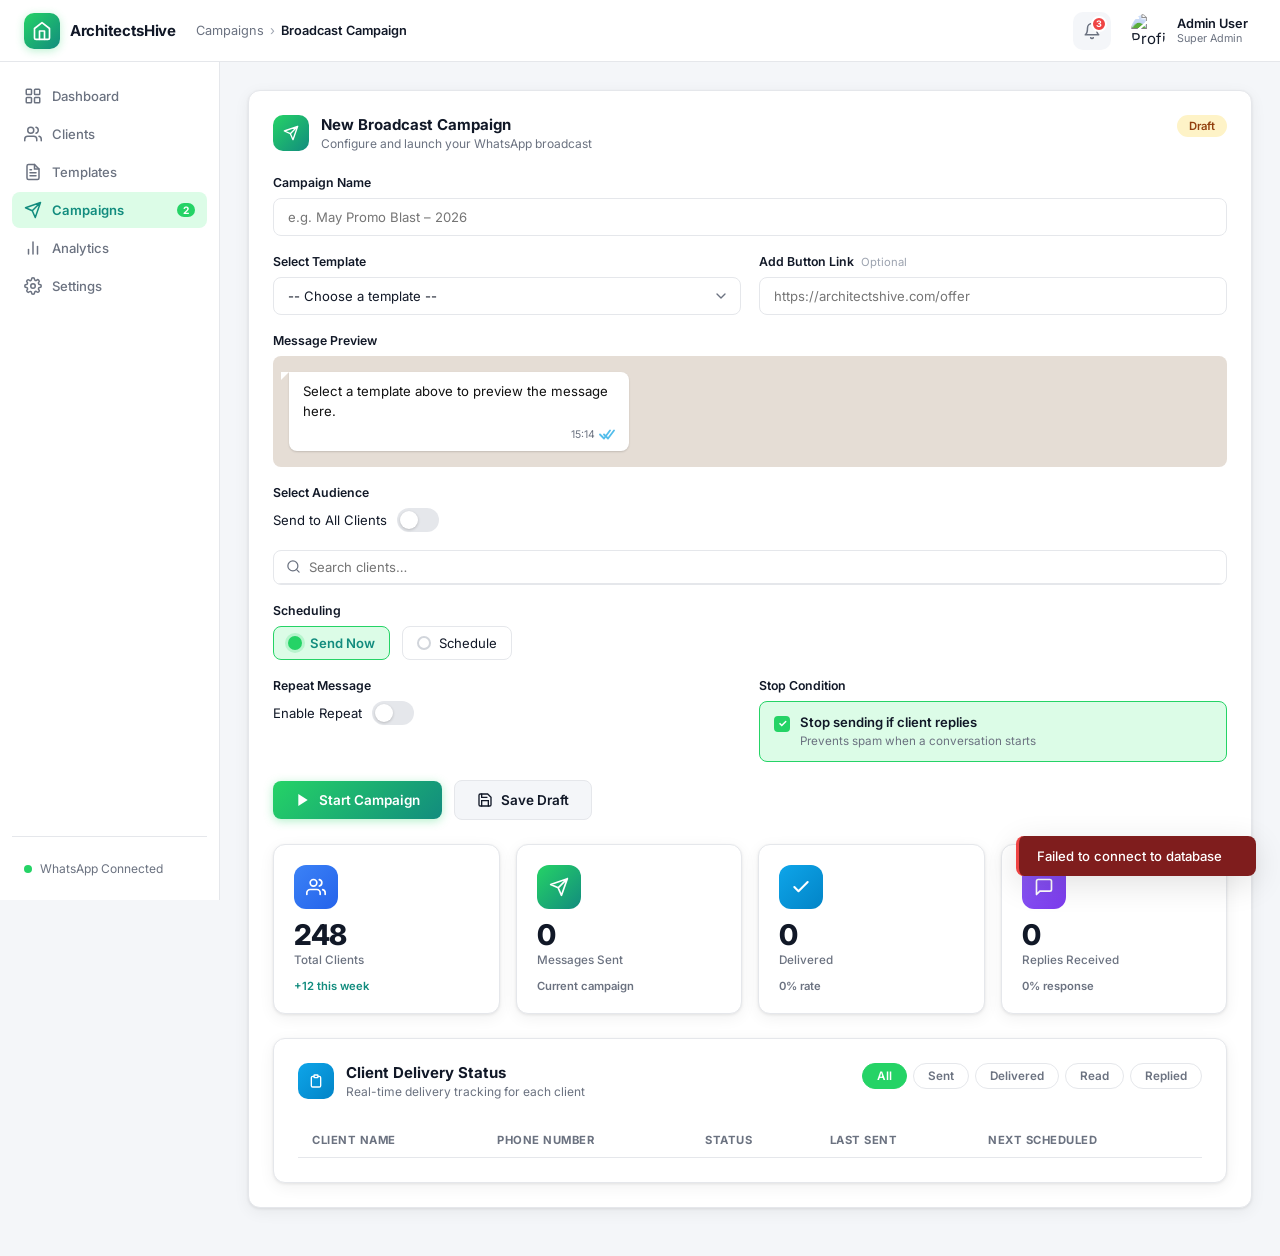
==== commit 6b251fb6: "added login page removed edit option and notification panel" ====
--- a/referral_video/index.html
+++ b/referral_video/index.html
@@ -48,12 +48,61 @@
       </svg>
       <span class="notif-badge">3</span>
     </button>
+    
+    <!-- NOTIFICATION DROPDOWN -->
+    <div class="notif-dropdown" id="notif-dropdown">
+      <div class="notif-header">
+        <h3>Notifications</h3>
+        <span onclick="document.querySelectorAll('.notif-item').forEach(el=>el.classList.remove('unread')); document.querySelector('.notif-badge').style.display='none';">Mark all read</span>
+      </div>
+      <div class="notif-body" id="notif-body">
+        <div style="padding:30px;text-align:center;color:var(--text-muted);font-size:.875rem;">Loading notifications…</div>
+      </div>
+      <div class="notif-footer">
+        <a href="#analytics" onclick="navigateTo('analytics'); document.getElementById('notif-dropdown').classList.remove('show');">View Activity Logs</a>
+      </div>
+    </div>
     <div class="nav-avatar" id="nav-avatar">
       <img src="https://ui-avatars.com/api/?name=Admin+User&background=25D366&color=fff&size=36" alt="Profile" width="36" height="36"/>
       <div class="avatar-info">
         <span class="avatar-name">Admin User</span>
         <span class="avatar-role">Super Admin</span>
       </div>
+    </div>
+
+    <!-- PROFILE DROPDOWN -->
+    <div class="profile-dropdown" id="profile-dropdown">
+      <div class="profile-dropdown-header">
+        <img src="https://ui-avatars.com/api/?name=Admin+User&background=25D366&color=fff&size=48" alt="Profile" width="48" height="48" style="border-radius:50%;"/>
+        <div>
+          <div style="font-weight:700;font-size:.95rem;">Admin User</div>
+          <div style="font-size:.75rem;color:var(--text-muted);">admin@architectshive.com</div>
+          <span class="profile-role-badge">Super Admin</span>
+        </div>
+      </div>
+      <div class="profile-dropdown-divider"></div>
+      <a class="profile-dropdown-item" onclick="navigateTo('settings'); document.getElementById('profile-dropdown').classList.remove('show');">
+        <svg viewBox="0 0 24 24" fill="none" width="16" height="16"><circle cx="12" cy="8" r="4" stroke="currentColor" stroke-width="2"/><path d="M4 20c0-4 3.6-7 8-7s8 3 8 7" stroke="currentColor" stroke-width="2" stroke-linecap="round"/></svg>
+        My Profile
+      </a>
+      <a class="profile-dropdown-item" onclick="navigateTo('settings'); document.getElementById('profile-dropdown').classList.remove('show');">
+        <svg viewBox="0 0 24 24" fill="none" width="16" height="16"><circle cx="12" cy="12" r="3" stroke="currentColor" stroke-width="2"/><path d="M19.4 15a1.65 1.65 0 00.33 1.82l.06.06a2 2 0 010 2.83 2 2 0 01-2.83 0l-.06-.06a1.65 1.65 0 00-1.82-.33 1.65 1.65 0 00-1 1.51V21a2 2 0 01-4 0v-.09A1.65 1.65 0 009 19.4a1.65 1.65 0 00-1.82.33l-.06.06a2 2 0 01-2.83-2.83l.06-.06A1.65 1.65 0 004.68 15a1.65 1.65 0 00-1.51-1H3a2 2 0 010-4h.09A1.65 1.65 0 004.6 9a1.65 1.65 0 00-.33-1.82l-.06-.06a2 2 0 012.83-2.83l.06.06A1.65 1.65 0 009 4.68a1.65 1.65 0 001-1.51V3a2 2 0 014 0v.09a1.65 1.65 0 001 1.51 1.65 1.65 0 001.82-.33l.06-.06a2 2 0 012.83 2.83l-.06.06A1.65 1.65 0 0019.4 9a1.65 1.65 0 001.51 1H21a2 2 0 010 4h-.09a1.65 1.65 0 00-1.51 1z" stroke="currentColor" stroke-width="2"/></svg>
+        Settings
+      </a>
+      <a class="profile-dropdown-item" onclick="navigateTo('analytics'); document.getElementById('profile-dropdown').classList.remove('show');">
+        <svg viewBox="0 0 24 24" fill="none" width="16" height="16"><line x1="18" y1="20" x2="18" y2="10" stroke="currentColor" stroke-width="2" stroke-linecap="round"/><line x1="12" y1="20" x2="12" y2="4" stroke="currentColor" stroke-width="2" stroke-linecap="round"/><line x1="6" y1="20" x2="6" y2="14" stroke="currentColor" stroke-width="2" stroke-linecap="round"/></svg>
+        Activity Logs
+      </a>
+      <div class="profile-dropdown-divider"></div>
+      <a class="profile-dropdown-item" style="color:#6b7280;">
+        <svg viewBox="0 0 24 24" fill="none" width="16" height="16"><circle cx="12" cy="12" r="10" stroke="currentColor" stroke-width="2"/><path d="M12 8v4M12 16h.01" stroke="currentColor" stroke-width="2" stroke-linecap="round"/></svg>
+        Help &amp; Support
+      </a>
+      <div class="profile-dropdown-divider"></div>
+      <a class="profile-dropdown-item profile-logout" onclick="performLogout()">
+        <svg viewBox="0 0 24 24" fill="none" width="16" height="16"><path d="M9 21H5a2 2 0 01-2-2V5a2 2 0 012-2h4M16 17l5-5-5-5M21 12H9" stroke="currentColor" stroke-width="2" stroke-linecap="round" stroke-linejoin="round"/></svg>
+        Log Out
+      </a>
     </div>
   </div>
 </nav>
@@ -119,5 +168,37 @@
 <script src="js/analytics.js"></script>
 <script src="js/settings.js"></script>
 
+<script>
+  // Session check — redirect to login if not authenticated
+  (async () => {
+    try {
+      const res  = await fetch('api/check_session.php');
+      const data = await res.json();
+      if (!data.loggedIn) {
+        window.location.href = 'login.html';
+        return;
+      }
+      // Populate navbar with real user data
+      if (data.user) {
+        const u = data.user;
+        document.querySelector('.avatar-name').textContent = u.name;
+        document.querySelector('.avatar-role').textContent = u.role;
+        document.querySelectorAll('.profile-dropdown-header div div:first-child').forEach(el => el.textContent = u.name);
+        document.querySelectorAll('.profile-dropdown-header div div:nth-child(2)').forEach(el => el.textContent = u.email);
+        document.querySelector('.profile-role-badge').textContent = u.role;
+        // Update avatar URLs with real name
+        const avatarUrl = `https://ui-avatars.com/api/?name=${encodeURIComponent(u.name)}&background=25D366&color=fff&size=36`;
+        document.querySelectorAll('.nav-avatar img, .profile-dropdown-header img').forEach(img => img.src = avatarUrl);
+      }
+    } catch(e) { /* allow offline dev */ }
+  })();
+
+  async function performLogout() {
+    try {
+      await fetch('api/logout.php');
+    } catch(e) {}
+    window.location.href = 'login.html';
+  }
+</script>
 </body>
 </html>
--- a/referral_video/css/main.css
+++ b/referral_video/css/main.css
@@ -62,6 +62,84 @@
 .avatar-name { display: block; font-size: .85rem; font-weight: 600; line-height: 1.2; }
 .avatar-role { display: block; font-size: .72rem; color: var(--text-muted); }
 
+/* NOTIFICATION DROPDOWN */
+.notif-dropdown {
+  position: absolute; top: calc(var(--navbar-h) - 5px); right: 24px;
+  width: 340px; background: var(--surface);
+  border: 1px solid var(--border); border-radius: var(--radius);
+  box-shadow: var(--shadow-lg); z-index: 101;
+  display: none; flex-direction: column; overflow: hidden;
+  animation: slideDown .2s cubic-bezier(0.16, 1, 0.3, 1);
+}
+.notif-dropdown.show { display: flex; }
+@keyframes slideDown { from{opacity:0;transform:translateY(-10px) scale(0.98)} to{opacity:1;transform:none} }
+.notif-header {
+  padding: 16px 20px; border-bottom: 1px solid var(--border);
+  display: flex; justify-content: space-between; align-items: center; background: var(--surface);
+}
+.notif-header h3 { font-size: 1rem; font-weight: 700; }
+.notif-header span { font-size: .75rem; color: var(--blue); cursor: pointer; font-weight: 600; }
+.notif-body { max-height: 320px; overflow-y: auto; background: var(--surface); }
+.notif-item {
+  padding: 16px 20px; border-bottom: 1px solid var(--border);
+  display: flex; gap: 14px; transition: var(--transition);
+  cursor: pointer;
+}
+.notif-item:last-child { border-bottom: none; }
+.notif-item:hover { background: var(--bg); }
+.notif-item.unread { background: var(--blue-light); }
+.notif-icon {
+  width: 36px; height: 36px; border-radius: 50%;
+  display: flex; align-items: center; justify-content: center; flex-shrink: 0;
+}
+.notif-icon.blue { background: var(--blue); color: #fff; }
+.notif-icon.green { background: var(--green); color: #fff; }
+.notif-icon.purple { background: var(--purple); color: #fff; }
+.notif-content h4 { font-size: .85rem; font-weight: 600; margin-bottom: 4px; color: var(--text); }
+.notif-content p { font-size: .8rem; color: var(--text-muted); line-height: 1.4; }
+.notif-time { font-size: .7rem; color: var(--text-light); margin-top: 6px; display: block; font-weight: 500; }
+.notif-footer { padding: 12px; text-align: center; border-top: 1px solid var(--border); background: var(--bg); }
+.notif-footer a { font-size: .8rem; font-weight: 600; color: var(--text-muted); }
+.notif-footer a:hover { color: var(--text); }
+
+/* PROFILE DROPDOWN */
+.nav-avatar { cursor: pointer; display: flex; align-items: center; gap: 10px; position: relative; padding: 4px 8px; border-radius: 10px; transition: var(--transition); }
+.nav-avatar:hover { background: var(--bg); }
+.profile-dropdown {
+  position: absolute; top: calc(var(--navbar-h) - 5px); right: 24px;
+  width: 240px; background: var(--surface);
+  border: 1px solid var(--border); border-radius: var(--radius);
+  box-shadow: var(--shadow-lg); z-index: 101;
+  display: none; flex-direction: column; overflow: hidden;
+  animation: slideDown .2s cubic-bezier(0.16, 1, 0.3, 1);
+}
+.profile-dropdown.show { display: flex; }
+.profile-dropdown-header {
+  display: flex; align-items: center; gap: 12px;
+  padding: 16px; background: linear-gradient(135deg, var(--green-light), #f0fdf4);
+  border-bottom: 1px solid var(--border);
+}
+.profile-role-badge {
+  display: inline-block; margin-top: 4px;
+  font-size: .65rem; font-weight: 700; padding: 2px 7px;
+  background: var(--green-light); color: var(--green-dark);
+  border-radius: 20px; border: 1px solid var(--green);
+  text-transform: uppercase; letter-spacing: .05em;
+}
+.profile-dropdown-item {
+  display: flex; align-items: center; gap: 12px;
+  padding: 11px 16px; font-size: .875rem; font-weight: 500;
+  color: var(--text); cursor: pointer; transition: var(--transition);
+  border: none; background: none; width: 100%; text-align: left;
+}
+.profile-dropdown-item:hover { background: var(--bg); color: var(--green-dark); }
+.profile-dropdown-item svg { flex-shrink: 0; color: var(--text-muted); }
+.profile-dropdown-item:hover svg { color: var(--green-dark); }
+.profile-dropdown-divider { height: 1px; background: var(--border); margin: 2px 0; }
+.profile-logout { color: var(--red) !important; }
+.profile-logout svg { color: var(--red) !important; }
+.profile-logout:hover { background: var(--red-light) !important; color: var(--red) !important; }
+
 /* ─── LAYOUT ─── */
 .layout { display: flex; padding-top: var(--navbar-h); min-height: 100vh; }
 
--- a/referral_video/css/clients.css
+++ b/referral_video/css/clients.css
@@ -1,4 +1,12 @@
 /* CLIENTS TABLE PAGE */
+.client-tags-list { display: flex; flex-wrap: wrap; gap: 4px; margin-top: 4px; }
+.client-tag-mini {
+  font-size: .65rem; font-weight: 700; padding: 1px 6px; border-radius: 4px;
+  background: var(--bg); color: var(--text-muted); border: 1px solid var(--border);
+  text-transform: uppercase; letter-spacing: 0.02em;
+}
+.client-name { font-weight: 700; color: var(--text); }
+
 #clients-tbody .action-btn {
   padding: 4px 12px; font-size: .75rem; font-weight: 600; border-radius: 6px;
   border: 1.5px solid var(--border); cursor: pointer; transition: var(--transition);
--- a/referral_video/css/templates.css
+++ b/referral_video/css/templates.css
@@ -24,4 +24,3 @@
 }
 .template-btn.use { background:var(--green); color:#fff; border-color:var(--green); }
 .template-btn.use:hover { background:var(--green-dark); }
-.template-btn.edit:hover { border-color:var(--blue); color:var(--blue); background:var(--blue-light); }
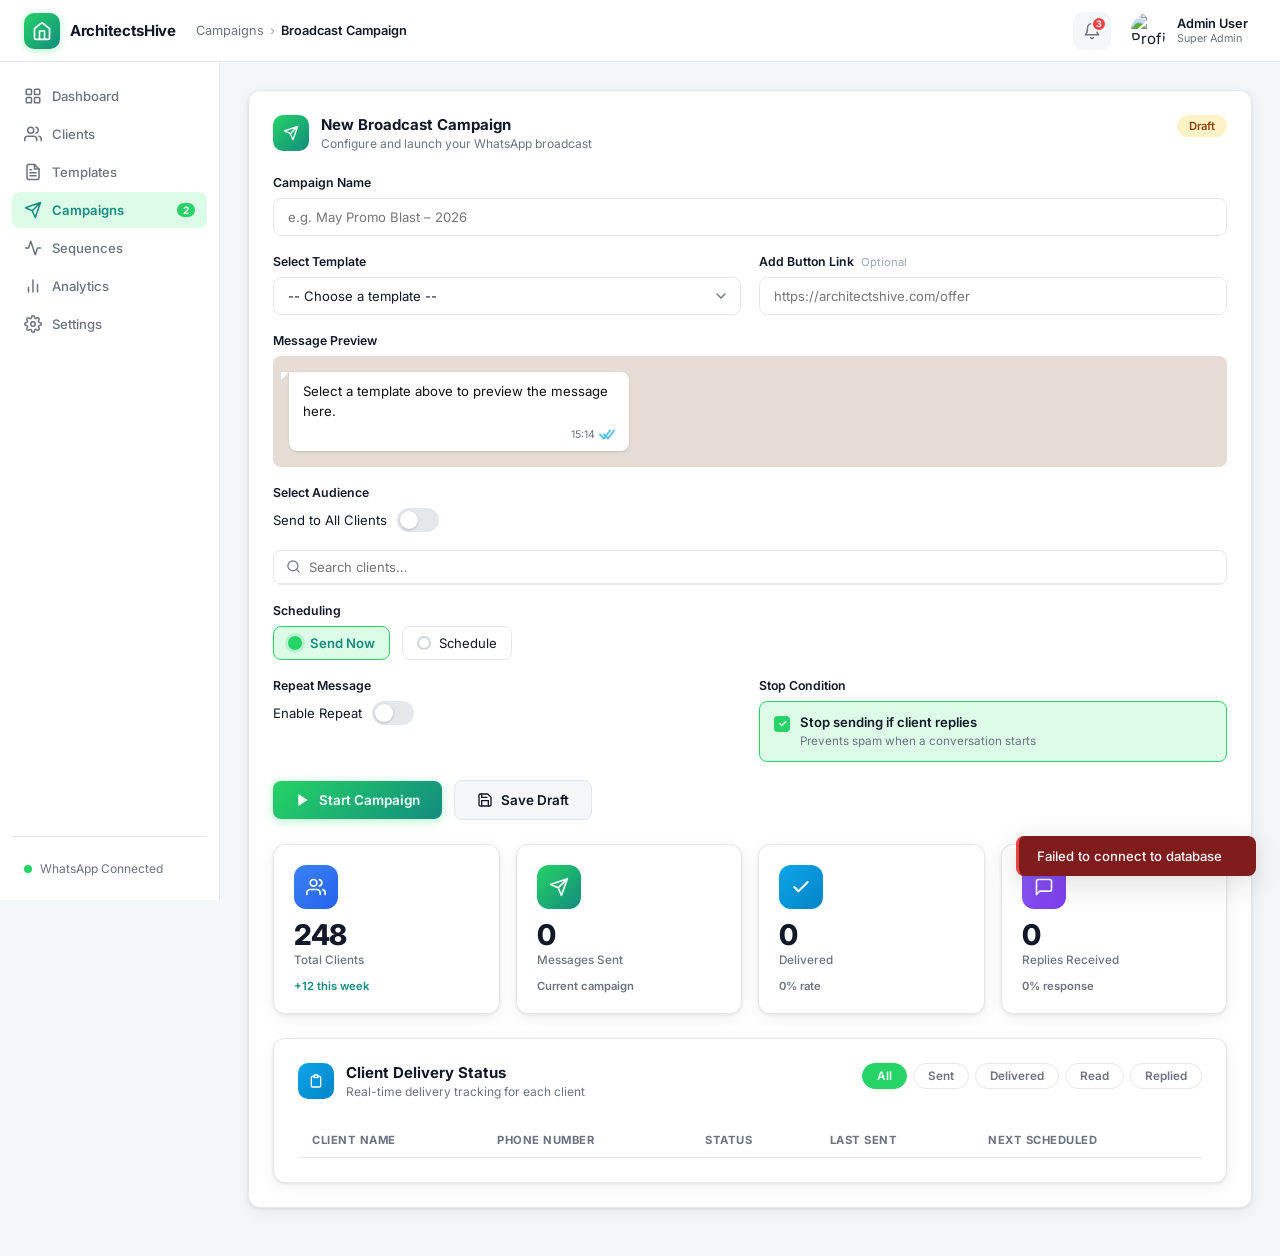
==== commit 6eec935b: "Fixed some minor UI bugs" ====
--- a/referral_video/index.html
+++ b/referral_video/index.html
@@ -20,6 +20,8 @@
   <link rel="stylesheet" href="css/campaigns.css"/>
   <link rel="stylesheet" href="css/analytics.css"/>
   <link rel="stylesheet" href="css/settings.css"/>
+  <link rel="stylesheet" href="css/sequences.css"/>
+  <link rel="icon" href="data:,">
 </head>
 <body>
 
@@ -130,6 +132,10 @@
         <span>Campaigns</span>
         <span class="nav-badge">2</span>
       </a>
+      <a href="#" class="nav-item" id="nav-sequences" onclick="navigateTo('sequences', event)">
+        <svg viewBox="0 0 24 24" fill="none" width="18" height="18"><path d="M22 12h-4l-3 9L9 3l-3 9H2" stroke="currentColor" stroke-width="2" stroke-linecap="round" stroke-linejoin="round"/></svg>
+        <span>Sequences</span>
+      </a>
       <a href="#" class="nav-item" id="nav-analytics" onclick="navigateTo('analytics', event)">
         <svg viewBox="0 0 24 24" fill="none" width="18" height="18"><line x1="18" y1="20" x2="18" y2="10" stroke="currentColor" stroke-width="2" stroke-linecap="round"/><line x1="12" y1="20" x2="12" y2="4" stroke="currentColor" stroke-width="2" stroke-linecap="round"/><line x1="6" y1="20" x2="6" y2="14" stroke="currentColor" stroke-width="2" stroke-linecap="round"/></svg>
         <span>Analytics</span>
@@ -167,6 +173,7 @@
 <script src="js/campaigns.js"></script>
 <script src="js/analytics.js"></script>
 <script src="js/settings.js"></script>
+<script src="js/sequences.js"></script>
 
 <script>
   // Session check — redirect to login if not authenticated
--- a/referral_video/css/sequences.css
+++ b/referral_video/css/sequences.css
@@ -0,0 +1,636 @@
+/* ═══════════════════════════════════════════
+   Automated Sequences (Nurture Loops) CSS
+═══════════════════════════════════════════ */
+
+/* Layout & Headers */
+.sequences-header-row {
+  display: flex;
+  align-items: center;
+  justify-content: space-between;
+  gap: 16px;
+  flex-wrap: wrap;
+}
+
+/* Sequence Cards List */
+.sequences-list-grid {
+  display: grid;
+  grid-template-columns: repeat(auto-fill, minmax(320px, 1fr));
+  gap: 20px;
+}
+
+.hidden {
+  display: none !important;
+}
+
+.sequence-card {
+  background: var(--surface);
+  border-radius: var(--radius);
+  border: 1px solid var(--border);
+  box-shadow: var(--shadow);
+  padding: 24px;
+  display: flex;
+  flex-direction: column;
+  justify-content: space-between;
+  gap: 16px;
+  transition: var(--transition);
+  position: relative;
+  overflow: visible !important;
+}
+
+.sequence-card:hover {
+  transform: translateY(-2px);
+  box-shadow: var(--shadow-lg);
+  border-color: var(--border-hover);
+}
+
+.sequence-card-header {
+  display: flex;
+  align-items: flex-start;
+  justify-content: space-between;
+  gap: 12px;
+}
+
+.sequence-title {
+  font-size: 1.1rem;
+  font-weight: 700;
+  color: var(--text);
+  margin-bottom: 4px;
+  display: flex;
+  align-items: center;
+  gap: 8px;
+}
+
+.sequence-desc {
+  font-size: .85rem;
+  color: var(--text-muted);
+  line-height: 1.4;
+}
+
+.safety-badge {
+  background: var(--blue-light);
+  color: var(--blue);
+  width: 22px;
+  height: 22px;
+  border-radius: 50%;
+  display: flex;
+  align-items: center;
+  justify-content: center;
+  border: 1px solid #bfdbfe;
+}
+
+.sequence-meta {
+  display: flex;
+  align-items: center;
+  gap: 16px;
+  padding: 12px 0;
+  border-top: 1px solid var(--border);
+  border-bottom: 1px solid var(--border);
+  font-size: .8rem;
+  color: var(--text-muted);
+}
+
+.meta-item {
+  display: flex;
+  align-items: center;
+  gap: 6px;
+}
+
+.meta-item svg {
+  color: var(--green-dark);
+}
+
+.sequence-card-actions {
+  display: flex;
+  gap: 10px;
+}
+
+.btn-seq-action {
+  flex: 1;
+  justify-content: center;
+  padding: 8px 12px;
+  font-size: .85rem;
+}
+
+/* Sequence Builder View */
+.sequence-builder-container {
+  display: grid;
+  grid-template-columns: 1fr 340px;
+  gap: 24px;
+}
+
+@media (max-width: 1024px) {
+  .sequence-builder-container {
+    grid-template-columns: 1fr;
+  }
+}
+
+.builder-main {
+  display: flex;
+  flex-direction: column;
+  gap: 24px;
+}
+
+.sequence-steps-timeline {
+  position: relative;
+  display: flex;
+  flex-direction: column;
+  gap: 20px;
+  padding-left: 16px;
+}
+
+/* Connector Line */
+.sequence-steps-timeline::before {
+  content: '';
+  position: absolute;
+  top: 24px;
+  bottom: 40px;
+  left: 31px;
+  width: 2px;
+  background: var(--border);
+  z-index: 1;
+}
+
+.sequence-step-item {
+  display: flex;
+  gap: 16px;
+  position: relative;
+  z-index: 2;
+}
+
+.step-number-bubble {
+  width: 32px;
+  height: 32px;
+  border-radius: 50%;
+  background: var(--surface);
+  border: 2px solid var(--green);
+  color: var(--green-dark);
+  font-weight: 700;
+  font-size: .9rem;
+  display: flex;
+  align-items: center;
+  justify-content: center;
+  flex-shrink: 0;
+  box-shadow: 0 2px 6px rgba(37,211,102,.2);
+  margin-top: 16px;
+}
+
+.step-content-card {
+  flex: 1;
+  background: var(--surface);
+  border-radius: var(--radius);
+  border: 1px solid var(--border);
+  box-shadow: var(--shadow);
+  padding: 20px;
+  transition: var(--transition);
+}
+
+.step-content-card:hover {
+  box-shadow: var(--shadow-lg);
+}
+
+.step-card-header {
+  display: flex;
+  align-items: center;
+  justify-content: space-between;
+  margin-bottom: 16px;
+  padding-bottom: 12px;
+  border-bottom: 1px solid var(--border);
+}
+
+.step-title-input {
+  font-size: 1rem;
+  font-weight: 700;
+  color: var(--text);
+  border: 1px solid transparent;
+  padding: 4px 8px;
+  border-radius: var(--radius-sm);
+  transition: var(--transition);
+  width: 60%;
+}
+
+.step-title-input:focus, .step-title-input:hover {
+  background: var(--bg);
+  border-color: var(--border);
+  outline: none;
+}
+
+.step-actions {
+  display: flex;
+  align-items: center;
+  gap: 8px;
+}
+
+.btn-icon-only {
+  width: 32px;
+  height: 32px;
+  border-radius: var(--radius-sm);
+  display: flex;
+  align-items: center;
+  justify-content: center;
+  color: var(--text-muted);
+  transition: var(--transition);
+}
+
+.btn-icon-only:hover {
+  background: var(--bg);
+  color: var(--red);
+}
+
+.step-form-grid {
+  display: grid;
+  grid-template-columns: 1fr 1fr;
+  gap: 16px;
+}
+
+.step-form-group {
+  display: flex;
+  flex-direction: column;
+  gap: 6px;
+}
+
+.step-form-group.full {
+  grid-column: span 2;
+}
+
+.step-label {
+  font-size: .8rem;
+  font-weight: 600;
+  color: var(--text-muted);
+}
+
+.step-input, .step-select {
+  padding: 10px 12px;
+  border: 1px solid var(--border);
+  border-radius: var(--radius-sm);
+  font-size: .9rem;
+  background: var(--surface);
+  color: var(--text);
+  transition: var(--transition);
+}
+
+.step-input:focus, .step-select:focus {
+  border-color: var(--green);
+  outline: none;
+  box-shadow: 0 0 0 3px var(--green-light);
+}
+
+/* Delay configurations */
+.delay-wrapper {
+  display: flex;
+  align-items: center;
+  gap: 8px;
+}
+
+.delay-wrapper input {
+  width: 80px;
+}
+
+.delay-wrapper select {
+  flex: 1;
+}
+
+/* Add Step Button Area */
+.add-step-area {
+  padding-left: 48px;
+  padding-top: 8px;
+}
+
+.btn-add-step {
+  display: inline-flex;
+  align-items: center;
+  gap: 8px;
+  padding: 10px 20px;
+  border: 2px dashed var(--green);
+  border-radius: var(--radius-sm);
+  color: var(--green-dark);
+  font-weight: 600;
+  font-size: .9rem;
+  background: var(--green-light);
+  transition: var(--transition);
+}
+
+.btn-add-step:hover {
+  background: var(--green);
+  color: #fff;
+  border-style: solid;
+}
+
+/* Sidebar Info Panel inside Builder */
+.builder-sidebar {
+  display: flex;
+  flex-direction: column;
+  gap: 20px;
+}
+
+.sidebar-settings-card {
+  background: var(--surface);
+  border-radius: var(--radius);
+  border: 1px solid var(--border);
+  padding: 20px;
+  box-shadow: var(--shadow);
+  display: flex;
+  flex-direction: column;
+  gap: 16px;
+}
+
+.sidebar-title {
+  font-size: .95rem;
+  font-weight: 700;
+  color: var(--text);
+  padding-bottom: 10px;
+  border-bottom: 1px solid var(--border);
+}
+
+.setting-row {
+  display: flex;
+  flex-direction: column;
+  gap: 4px;
+}
+
+.enrollment-list {
+  max-height: 240px;
+  overflow-y: auto;
+  display: flex;
+  flex-direction: column;
+  gap: 8px;
+  margin-top: 8px;
+  padding-right: 4px;
+}
+
+.enrollment-list::-webkit-scrollbar {
+  width: 4px;
+}
+
+.enrollment-list::-webkit-scrollbar-thumb {
+  background: var(--border);
+  border-radius: 4px;
+}
+
+.enrollment-item {
+  display: flex;
+  align-items: center;
+  justify-content: space-between;
+  padding: 8px 12px;
+  background: var(--bg);
+  border-radius: var(--radius-sm);
+  font-size: .85rem;
+}
+
+.client-step-badge {
+  background: var(--green-light);
+  color: var(--green-dark);
+  font-weight: 700;
+  font-size: .75rem;
+  padding: 2px 6px;
+  border-radius: 4px;
+}
+
+.info-alert {
+  background: var(--blue-light);
+  border: 1px solid #bfdbfe;
+  padding: 12px;
+  border-radius: var(--radius-sm);
+  font-size: .82rem;
+  color: #1e3a5f;
+  display: flex;
+  gap: 10px;
+  line-height: 1.4;
+}
+
+.info-alert svg {
+  flex-shrink: 0;
+  color: var(--blue);
+  margin-top: 2px;
+}
+
+/* Toggle Checkbox Custom Styling */
+.persistent-loop-toggle {
+  display: flex;
+  align-items: flex-start;
+  gap: 12px;
+  padding: 12px;
+  background: #f8fafc;
+  border: 1px solid #e2e8f0;
+  border-radius: var(--radius-sm);
+  cursor: pointer;
+  user-select: none;
+}
+
+.persistent-loop-toggle input {
+  margin-top: 3px;
+  accent-color: var(--green);
+  width: 16px;
+  height: 16px;
+}
+
+.toggle-texts {
+  display: flex;
+  flex-direction: column;
+  gap: 2px;
+}
+
+.toggle-title {
+  font-size: .85rem;
+  font-weight: 700;
+  color: var(--text);
+}
+
+.toggle-hint {
+  font-size: .75rem;
+  color: var(--text-muted);
+}
+
+/* Timeline Projection Styling */
+.timeline-projection-list {
+  display: flex;
+  flex-direction: column;
+  gap: 14px;
+  position: relative;
+  padding-left: 8px;
+  margin-top: 12px;
+  max-height: 320px;
+  overflow-y: auto;
+  padding-right: 4px;
+}
+.timeline-projection-item {
+  display: flex;
+  gap: 12px;
+  align-items: flex-start;
+  position: relative;
+}
+.timeline-projection-item::before {
+  content: '';
+  position: absolute;
+  left: 4px;
+  top: 12px;
+  bottom: -18px;
+  width: 1px;
+  background: var(--border);
+}
+.timeline-projection-item:last-child::before {
+  display: none;
+}
+.step-dot {
+  width: 9px;
+  height: 9px;
+  background: var(--blue);
+  border-radius: 50%;
+  margin-top: 4px;
+  flex-shrink: 0;
+  z-index: 2;
+  box-shadow: 0 0 0 3px rgba(59, 130, 246, 0.1);
+}
+.step-info {
+  display: flex;
+  flex-direction: column;
+  gap: 1px;
+}
+.step-date {
+  font-size: 0.68rem;
+  font-weight: 800;
+  color: var(--blue);
+  letter-spacing: 0.02em;
+}
+.step-name {
+  font-size: 0.78rem;
+  color: var(--text);
+  font-weight: 500;
+}
+
+/* Custom Floating Dropdown Menu */
+.custom-dropdown-container {
+  position: relative;
+  width: 100%;
+}
+
+.custom-dropdown-trigger {
+  width: 100%;
+  padding: 10px 14px;
+  background: white;
+  border: 1px solid var(--border);
+  border-radius: 8px;
+  font-size: 0.85rem;
+  display: flex;
+  justify-content: space-between;
+  align-items: center;
+  cursor: pointer;
+  transition: all 0.2s;
+}
+
+.custom-dropdown-trigger:hover {
+  border-color: #22c55e;
+}
+
+.custom-dropdown-trigger.active {
+  border-color: #22c55e;
+  box-shadow: 0 0 0 3px rgba(34, 197, 94, 0.1);
+  color: #22c55e;
+}
+
+.custom-dropdown-trigger .chevron {
+  transition: transform 0.3s ease;
+  color: #22c55e;
+}
+
+.custom-dropdown-trigger.active .chevron {
+  transform: rotate(180deg);
+}
+
+.custom-dropdown-menu {
+  position: absolute;
+  top: calc(100% + 8px);
+  left: 0;
+  min-width: 140px;
+  background: white;
+  border: 1px solid var(--border);
+  border-radius: 14px;
+  box-shadow: 0 15px 35px rgba(0,0,0,0.1);
+  z-index: 10000;
+  padding: 8px;
+  display: none;
+  animation: slideIn 0.2s ease-out;
+}
+
+@keyframes slideIn {
+  from { opacity: 0; transform: translateY(-10px); }
+  to { opacity: 1; transform: translateY(0); }
+}
+
+.custom-dropdown-option {
+  padding: 12px 16px;
+  font-size: 0.9rem;
+  border-radius: 10px;
+  cursor: pointer;
+  transition: all 0.2s;
+  color: #374151;
+  font-weight: 500;
+}
+
+.custom-dropdown-option:hover {
+  background: #dcfce7;
+  color: #0d9488;
+  font-weight: 600;
+}
+
+.custom-dropdown-option.selected {
+  background: #f0fdf4;
+  color: #15803d;
+  font-weight: 700;
+}
+
+/* Lift the entire card when a dropdown is open */
+.sequence-step-item.active-step {
+  z-index: 10000 !important;
+  position: relative;
+}
+
+.sequence-step-item, .step-content-card, .sidebar-settings-card {
+  overflow: visible !important;
+}
+
+.custom-dropdown-option.disabled {
+  opacity: 0.5;
+  cursor: not-allowed;
+  pointer-events: none;
+}
+
+/* Lift the entire card when a dropdown is open */
+.sequence-step-item.active-step {
+  z-index: 10000 !important;
+  position: relative;
+}
+
+.delay-wrapper {
+  display: flex;
+  align-items: center;
+}
+
+.delay-wrapper .step-select {
+  flex: 0 0 110px;
+  border-left: 0;
+  border-top-left-radius: 0;
+  border-bottom-left-radius: 0;
+}
+
+.delay-wrapper .step-input {
+  border-top-right-radius: 0;
+  border-bottom-right-radius: 0;
+  border-right: 1px solid var(--border);
+}
+
+.btn-peek {
+  background: white;
+  border: 1px solid #fde68a;
+  color: #92400e;
+  font-size: 0.65rem;
+  padding: 2px 6px;
+  border-radius: 4px;
+  cursor: pointer;
+  transition: all 0.2s;
+  margin-top: 2px;
+}
+
+.btn-peek:hover {
+  background: #fef3c7;
+  border-color: #f59e0b;
+}
